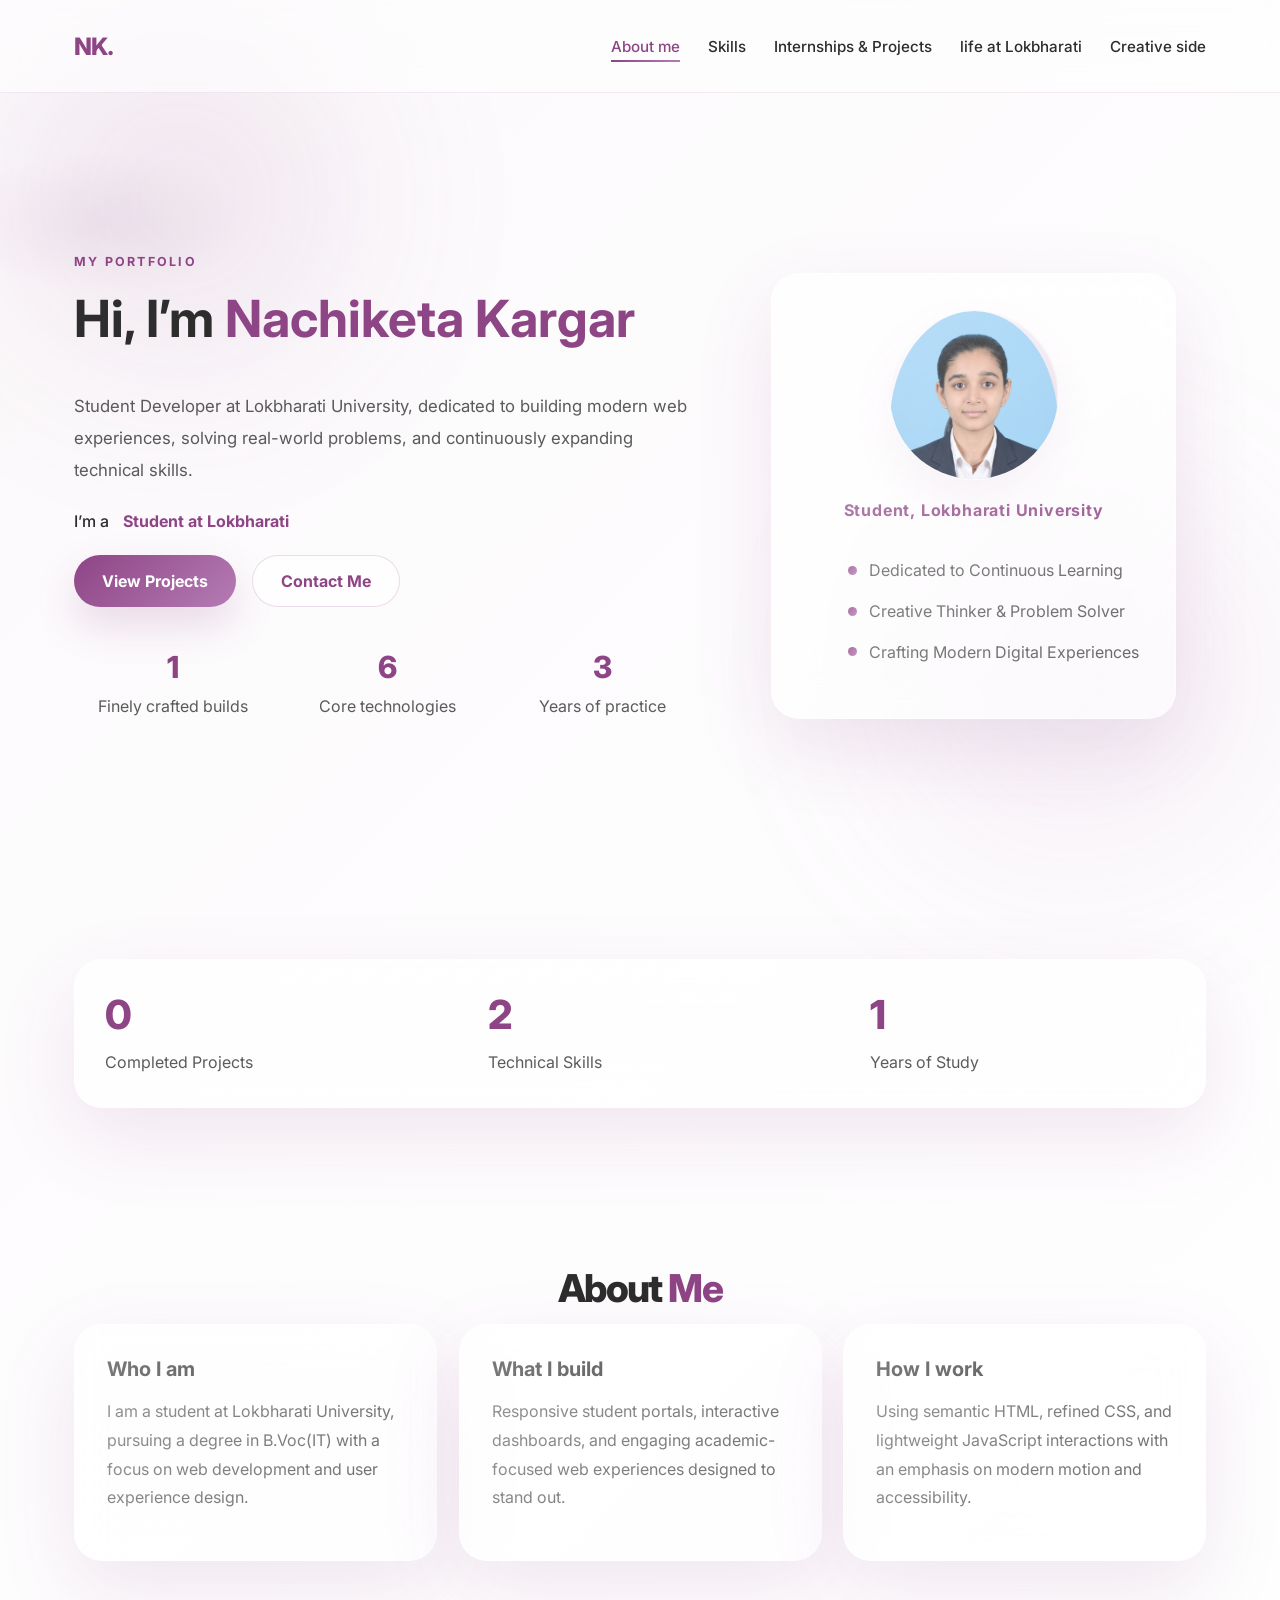
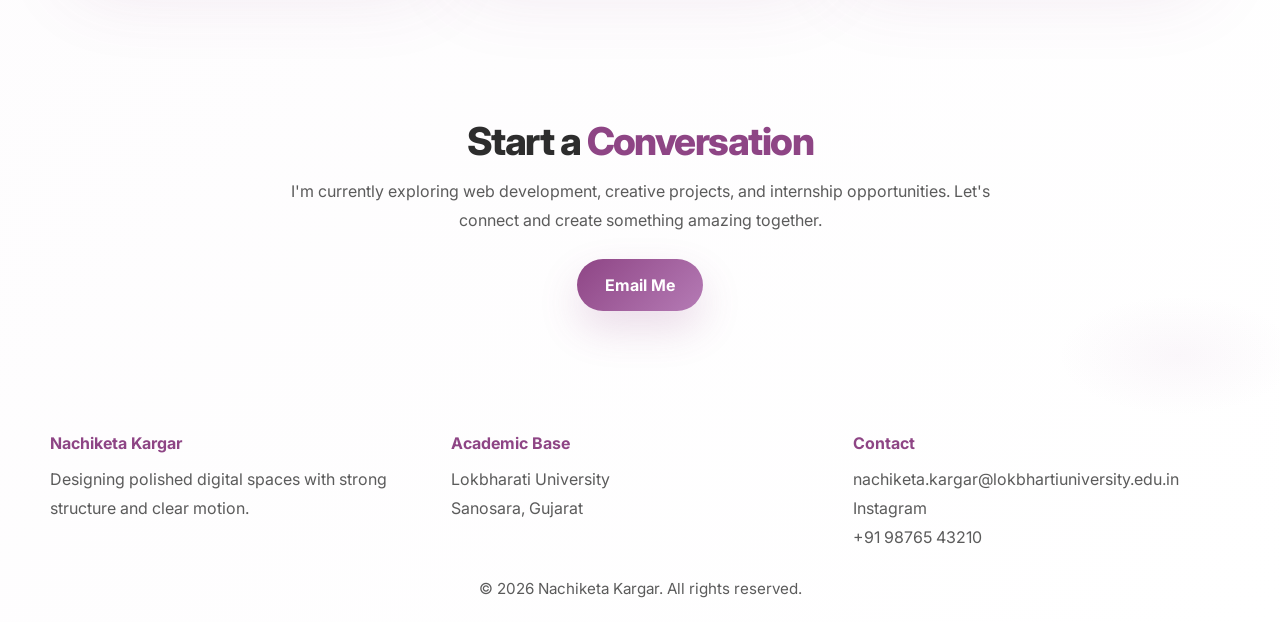
==== index.html @ 0a4d2f38 "Add files via upload" ====
﻿<!DOCTYPE html>
<html lang="en">
<head>
    <meta charset="UTF-8">
    <meta name="viewport" content="width=device-width, initial-scale=1.0">
    <title>About | Nachiketa Kargar</title>
    <meta name="description" content="Premium about page for student portfolio of Nachiketa Kargar. Modern glassmorphism design and professional introduction.">
    <link rel="stylesheet" href="styles.css">
    <link rel="preconnect" href="https://fonts.googleapis.com">
    <link rel="preconnect" href="https://fonts.gstatic.com" crossorigin>
    <link href="https://fonts.googleapis.com/css2?family=Inter:wght@300;400;500;600;700;800&display=swap" rel="stylesheet">
</head>
<body>
    <div class="scroll-progress"></div>
    <div class="bg-shapes">
        <div class="shape shape-1"></div>
        <div class="shape shape-2"></div>
    </div>

    <nav class="navbar">
        <div class="nav-container">
            <a href="about.html" class="logo">NK.</a>
            <div class="hamburger">
                <span></span>
                <span></span>
                <span></span>
            </div>
            <ul class="nav-links">
                <li><a href="about.html" class="active">About me</a></li>
                <li><a href="skills.html">Skills</a></li>
                <li><a href="projects.html">Internships & Projects</a></li>
                <li><a href="university.html">life at Lokbharati</a></li>
                <li><a href="creative.html">Creative side</a></li>
            </ul>
        </div>
    </nav>

    <main>
        <section class="hero-layout reveal fade-left">
            <div class="hero-text">
                <span class="eyebrow">my Portfolio</span>
                <h1>Hi, I’m <span>Nachiketa Kargar</span></h1>
                <p class="hero-subtitle">Student Developer at Lokbharati University, dedicated to building modern web experiences, solving real-world problems, and continuously expanding technical skills.</p>
                <div class="hero-typing">I’m a <span class="typing-text"></span></div>
                <div class="hero-cta">
                    <a href="projects.html" class="btn btn-primary">View Projects</a>
                    <a href="#contact" class="btn btn-secondary">Contact Me</a>
                </div>
                <div class="hero-stats">
                    <div class="hero-stat">
                        <span>1</span>
                        <span>Finely crafted builds</span>
                    </div>
                    <div class="hero-stat">
                        <span>6</span>
                        <span>Core technologies</span>
                    </div>
                    <div class="hero-stat">
                        <span>3</span>
                        <span>Years of practice</span>
                    </div>
                </div>
            </div>
            <div class="hero-image-container reveal zoom-in">
                <div class="glass-card profile-card tilt-card">
                    <div class="profile-photo">
                        <img src="image/me.jpeg" alt="Nachiketa Kargar">
                    </div>
                    <div class="profile-meta">Student, Lokbharati University</div>
                    <ul class="profile-highlights">
                        <li>Dedicated to Continuous Learning</li>
                        <li>Creative Thinker & Problem Solver</li>
                        <li>Crafting Modern Digital Experiences</li>
                    </ul>
                </div>
            </div>
        </section>

        <section class="section-block reveal">
            <div class="glass-card stats-grid">
                <div class="stat-item card-content">
                    <span class="stat-number counter-trigger" data-target="1">0</span>
                    <span class="stat-label">Completed Projects</span>
                </div>
                <div class="stat-item card-content">
                    <span class="stat-number counter-trigger" data-target="6">0</span>
                    <span class="stat-label">Technical Skills</span>
                </div>
                <div class="stat-item card-content">
                    <span class="stat-number counter-trigger" data-target="3">0</span>
                    <span class="stat-label">Years of Study</span>
                </div>
            </div>
        </section>

        <section class="section-block reveal">
            <h2 class="section-title">About <span>Me</span></h2>
            <div class="info-grid">
                <article class="glass-card info-card tilt-card">
                    <h3>Who I am</h3>
                    <p>I am a student at Lokbharati University, pursuing a degree in B.Voc(IT) with a focus on web development and user experience design.</p>
                </article>
                <article class="glass-card info-card tilt-card">
                    <h3>What I build</h3>
                    <p>Responsive student portals, interactive dashboards, and engaging academic-focused web experiences designed to stand out.</p>
                </article>
                <article class="glass-card info-card tilt-card">
                    <h3>How I work</h3>
                    <p>Using semantic HTML, refined CSS, and lightweight JavaScript interactions with an emphasis on modern motion and accessibility.</p>
                </article>
            </div>
        </section>

        <section id="contact" class="section-block reveal contact-section">
            <h2 class="section-title">Start a <span>Conversation</span></h2>
            <p>I'm currently exploring web development, creative projects, and internship opportunities. Let's connect and create something amazing together.</p>
            <a href="mailto:nachiketa.kargar@lokbhartiuniversity.edu.in" class="btn btn-primary">Email Me</a>
        </section>
    </main>

    <footer class="footer">
        <div class="footer-container">
            <div class="footer-block">
                <h4>Nachiketa Kargar</h4>
                <p>Designing polished digital spaces with strong structure and clear motion.</p>
            </div>
            <div class="footer-block">
                <h4>Academic Base</h4>
                <p>Lokbharati University</p>
                <p>Sanosara, Gujarat</p>
            </div>
            <div class="footer-block">
                <h4>Contact</h4>
                <a href="mailto:nachiketa.kargar@lokbhartiuniversity.edu.in">nachiketa.kargar@lokbhartiuniversity.edu.in</a>
                <a href="https://www.instagram.com/nachu6563/" target="_blank">Instagram</a>
                <p>+91 98765 43210</p>
            </div>
        </div>
        <div class="footer-bottom">&copy; 2026 Nachiketa Kargar. All rights reserved.</div>
    </footer>

    <script src="script.js"></script>
</body>
</html>
---- styles.css ----
:root {
    --plum: #8E4585;
    --light-plum: #B57BB5;
    --light-grey: #F5F5F5;
    --white: #FFFFFF;
    --dark-grey: #2D2D2D;
    --glass-bg: rgba(255, 255, 255, 0.58);
    --glass-border: rgba(255, 255, 255, 0.5);
    --glass-shadow: rgba(142, 69, 133, 0.14);
    --text-soft: rgba(45, 45, 45, 0.78);
    --font-primary: 'Inter', system-ui, -apple-system, BlinkMacSystemFont, sans-serif;
    --transition-smooth: all 0.45s cubic-bezier(0.22, 1, 0.36, 1);
}

* {
    box-sizing: border-box;
}

html {
    scroll-behavior: smooth;
}

body {
    margin: 0;
    min-height: 100vh;
    font-family: var(--font-primary);
    color: var(--dark-grey);
    /* Full-page gradient 'wall' using brand colors with soft radial accents */
    background: radial-gradient(1200px 600px at 8% 10%, rgba(142,69,133,0.08), transparent 12%),
                radial-gradient(1000px 500px at 92% 88%, rgba(181,123,181,0.06), transparent 12%),
                linear-gradient(135deg, rgba(142,69,133,0.03) 0%, rgba(181,123,181,0.02) 45%, #ffffff 100%);
    overflow-x: hidden;
    opacity: 0;
    transition: opacity 0.45s ease;
}

body.page-ready {
    opacity: 1;
}

img {
    max-width: 100%;
    display: block;
}

a {
    color: inherit;
    text-decoration: none;
}

button,
input,
textarea,
a {
    outline: none;
}

button,
.btn {
    font: inherit;
}

.scroll-progress {
    position: fixed;
    top: 0;
    left: 0;
    width: 0;
    height: 4px;
    background: linear-gradient(90deg, var(--plum), var(--light-plum));
    z-index: 1001;
}

.bg-shapes {
    position: fixed;
    inset: 0;
    z-index: -2;
    pointer-events: none;
}

.shape {
    position: absolute;
    filter: blur(90px);
    opacity: 0.18;
    animation: floatShape 24s infinite alternate ease-in-out;
}

.shape-1 {
    top: -12%;
    left: -10%;
    width: 48vw;
    height: 48vw;
    background: radial-gradient(circle, rgba(142, 69, 133, 0.85), transparent 58%);
}

.shape-2 {
    bottom: -12%;
    right: -10%;
    width: 52vw;
    height: 52vw;
    background: radial-gradient(circle, rgba(181, 123, 181, 0.85), transparent 58%);
    animation-delay: -8s;
}

@keyframes floatShape {
    0% { transform: translate(0, 0) scale(1); }
    100% { transform: translate(4%, 4%) scale(1.08); }
}

.navbar {
    position: sticky;
    top: 0;
    width: 100%;
    z-index: 900;
    background: rgba(255, 255, 255, 0.6);
    backdrop-filter: blur(18px);
    -webkit-backdrop-filter: blur(18px);
    border-bottom: 1px solid rgba(142, 69, 133, 0.1);
}

.nav-container {
    max-width: 1180px;
    margin: 0 auto;
    padding: 20px 24px;
    display: flex;
    align-items: center;
    justify-content: space-between;
    gap: 24px;
}

.logo {
    font-size: 1.5rem;
    font-weight: 800;
    color: var(--plum);
    letter-spacing: -0.04em;
}

.nav-links {
    display: flex;
    align-items: center;
    gap: 28px;
    list-style: none;
}

.nav-links a {
    position: relative;
    color: var(--dark-grey);
    font-size: 0.95rem;
    font-weight: 500;
    transition: color 0.35s ease;
}

.nav-links a::after {
    content: '';
    position: absolute;
    left: 0;
    bottom: -6px;
    width: 0;
    height: 2px;
    background: linear-gradient(90deg, var(--plum), var(--light-plum));
    transition: width 0.35s ease;
}

.nav-links a:hover,
.nav-links a.active {
    color: var(--plum);
}

.nav-links a:hover::after,
.nav-links a.active::after {
    width: 100%;
}

.hamburger {
    display: none;
    width: 32px;
    height: 24px;
    flex-direction: column;
    justify-content: space-between;
    cursor: pointer;
}

.hamburger span {
    display: block;
    width: 100%;
    height: 2px;
    background: var(--dark-grey);
    border-radius: 999px;
    transition: transform 0.35s ease, opacity 0.35s ease;
}

main {
    position: relative;
    z-index: 1;
}

.section-title {
    font-size: clamp(2rem, 3vw, 2.8rem);
    line-height: 1.05;
    letter-spacing: -0.04em;
    margin: 0 0 1rem;
    font-weight: 800;
    color: var(--dark-grey);
    text-align: center;
}

.section-title span {
    color: var(--plum);
}

.section-block,
.hero-layout,
.reveal {
    max-width: 1180px;
    margin: 0 auto;
    padding: 80px 24px;
}

.hero-layout {
    display: grid;
    grid-template-columns: minmax(0, 1.15fr) minmax(320px, 0.85fr);
    gap: 2.5rem;
    align-items: center;
    padding-top: 100px;
}

.campus-hero {
    position: relative;
    width: 100%;
    min-height: 760px;
    display: grid;
    place-items: center;
    overflow: hidden;
    margin-bottom: 4rem;
    background: var(--light-grey);
}

.hero-video-wrap {
    position: absolute;
    inset: 0;
    overflow: hidden;
    z-index: 0;
}

.hero-video-wrap iframe {
    position: absolute;
    top: 50%;
    left: 50%;
    width: 140%;
    height: 140%;
    transform: translate(-50%, -50%) scale(1.08);
    border: 0;
    pointer-events: none;
    transition: transform 30s ease;
    filter: saturate(1.05) brightness(0.92);
    will-change: transform;
}

@keyframes campusHeroZoom {
    from { transform: translate(-50%, -50%) scale(1.08); }
    to   { transform: translate(-50%, -50%) scale(1.12); }
}

.hero-video-wrap iframe {
    animation: campusHeroZoom 24s ease-in-out infinite alternate;
}

/* Gradient overlay on video - dark at bottom, transparent at top */
.hero-video-wrap::after {
    content: '';
    position: absolute;
    inset: 0;
    background: linear-gradient(
        to top,
        rgba(0,0,0,0.55) 0%,
        rgba(0,0,0,0.25) 40%,
        rgba(0,0,0,0.05) 75%,
        transparent 100%
    );
    pointer-events: none;
    z-index: 1;
}

/* Lighten the hero content background and reduce opacity of card */
.campus-hero-content {
    background: rgba(255, 255, 255, 0.06) !important;
    border: 1px solid rgba(255, 255, 255, 0.08) !important;
    backdrop-filter: blur(8px) !important;
}

.hero-label {
    background: rgba(255, 255, 255, 0.04);
    color: var(--plum);
    padding: 6px 10px;
    border-radius: 999px;
}

.campus-hero-overlay {
    position: absolute;
    inset: 0;
    background: rgba(16, 10, 32, 0.58);
    backdrop-filter: blur(10px);
    z-index: 1;
}

.campus-hero-content {
    position: relative;
    z-index: 2;
    width: min(100%, 1080px);
    padding: 48px 50px;
    background: rgba(255, 255, 255, 0.14);
    border: 1px solid rgba(255, 255, 255, 0.18);
    border-radius: 28px;
    box-shadow: 0 40px 120px rgba(142, 69, 133, 0.18);
    backdrop-filter: blur(24px);
    text-align: center;
}

.hero-label {
    display: inline-flex;
    align-items: center;
    justify-content: center;
    gap: 0.75rem;
    margin-bottom: 1rem;
    color: rgba(255, 255, 255, 0.88);
    font-size: 0.95rem;
    letter-spacing: 0.18em;
    text-transform: uppercase;
    font-weight: 700;
}

.campus-hero h2 {
    margin: 0;
    font-size: clamp(2.8rem, 4vw, 4.8rem);
    line-height: 1.02;
    letter-spacing: -0.04em;
    color: #fff;
}

.hero-subtitle {
    margin: 24px auto 0;
    max-width: 840px;
    font-size: 1.12rem;
    line-height: 1.85;
    color: rgba(255, 255, 255, 0.92);
}

.hero-description {
    margin: 22px auto 0;
    max-width: 760px;
    color: rgba(255, 255, 255, 0.78);
    line-height: 1.9;
    font-size: 1rem;
}

.hero-actions {
    margin-top: 34px;
    display: flex;
    justify-content: center;
    align-items: center;
    gap: 18px;
    flex-wrap: wrap;
}

.hero-btn {
    display: inline-flex;
    align-items: center;
    justify-content: center;
    padding: 16px 34px;
    border-radius: 999px;
    font-weight: 700;
    letter-spacing: 0.01em;
    transition: transform 0.3s ease, box-shadow 0.3s ease, background 0.3s ease;
}

.hero-btn.primary {
    background: linear-gradient(135deg, var(--plum), var(--light-plum));
    color: #fff;
    box-shadow: 0 20px 50px rgba(142, 69, 133, 0.3);
}

.hero-btn.secondary {
    background: rgba(255, 255, 255, 0.16);
    color: #fff;
    border: 1px solid rgba(255, 255, 255, 0.26);
}

.hero-btn:hover {
    transform: translateY(-3px);
    box-shadow: 0 22px 60px rgba(142, 69, 133, 0.32);
}

.hero-btn.secondary:hover {
    background: rgba(255, 255, 255, 0.24);
}

@media (max-width: 980px) {
    .campus-hero {
        min-height: 580px;
        margin-bottom: 3.5rem;
    }

    .campus-hero-content {
        padding: 36px 30px;
    }

    .hero-subtitle,
    .hero-description {
        font-size: 1rem;
    }
}

@media (max-width: 680px) {
    .campus-hero {
        min-height: auto;
        padding: 80px 0 60px;
    }

    .campus-hero-content {
        width: min(100%, 92%);
        border-radius: 24px;
        padding: 28px 22px;
    }

    .hero-label {
        font-size: 0.85rem;
    }

    .campus-hero h2 {
        font-size: 2.5rem;
    }

    .hero-actions {
        gap: 14px;
        flex-direction: column;
    }

    .hero-btn {
        width: 100%;
        min-width: 0;
    }
}

.hero-text {
    display: flex;
    flex-direction: column;
    gap: 24px;
}

.eyebrow {
    display: inline-flex;
    align-items: center;
    gap: 0.5rem;
    color: var(--plum);
    font-weight: 700;
    text-transform: uppercase;
    letter-spacing: 0.18em;
    font-size: 0.78rem;
}

.hero-text h1 {
    font-size: clamp(2.75rem, 4vw, 4rem);
    line-height: 0.98;
    margin: 0;
}

.hero-text h1 span {
    color: var(--plum);
}

.hero-subtitle {
    max-width: 640px;
    color: var(--text-soft);
    font-size: 1.05rem;
    line-height: 1.9;
}

.hero-typing {
    display: flex;
    align-items: center;
    gap: 0.9rem;
    font-size: 1rem;
    color: var(--dark-grey);
    font-weight: 500;
}

.hero-typing .typing-text {
    font-weight: 700;
    color: var(--plum);
}

.hero-cta {
    display: flex;
    flex-wrap: wrap;
    gap: 16px;
}

.btn {
    display: inline-flex;
    align-items: center;
    justify-content: center;
    border-radius: 999px;
    padding: 14px 28px;
    min-height: 52px;
    font-weight: 700;
    border: none;
    cursor: pointer;
    background: transparent;
    position: relative;
    overflow: hidden;
    transition: var(--transition-smooth);
}

.btn-primary {
    background: linear-gradient(135deg, var(--plum), var(--light-plum));
    color: var(--white);
    box-shadow: 0 18px 40px rgba(142, 69, 133, 0.18);
}

.btn-secondary {
    background: rgba(255, 255, 255, 0.78);
    color: var(--plum);
    border: 1px solid rgba(142, 69, 133, 0.18);
}

.btn:hover {
    transform: translateY(-2px);
}

.hero-card {
    display: grid;
    gap: 24px;
    padding: 32px;
}

.profile-card {
    display: grid;
    gap: 20px;
    padding: 36px;

    /* Floating Animation */
    animation: float 5s ease-in-out infinite;
}

.profile-photo {
    width: 170px;
    height: 170px;
    border-radius: 50%;
    margin: 0 auto;
    background: radial-gradient(circle at top left,
            rgba(255,255,255,0.8),
            rgba(142,69,133,0.22));

    display: grid;
    place-items: center;

    border: 1px solid rgba(255,255,255,0.6);

    box-shadow:
        inset 0 0 0 1px rgba(255,255,255,0.35),
        0 18px 40px rgba(142,69,133,0.08);

    overflow: hidden;
}

.profile-photo img {
    width: 100%;
    height: 100%;
    object-fit: cover;

    border-radius: 50%;
    display: block;

    /* Smooth Effect */
    transition: 0.5s ease;
}


/* Hover Zoom */
.profile-photo:hover img{
    transform: scale(1.05);
}


.profile-photo span {
    font-size: 3rem;
    font-weight: 800;
    color: var(--plum);
}

.profile-meta {
    text-align: center;
    color: var(--plum);
    font-weight: 700;
    letter-spacing: 0.05em;
}

.profile-highlights {
    display: grid;
    gap: 12px;
}

.profile-highlights li {
    display: flex;
    align-items: center;
    gap: 12px;
    color: var(--text-soft);
    line-height: 1.8;
}

.profile-highlights li::before {
    content: '';
    width: 9px;
    height: 9px;
    border-radius: 50%;
    background: linear-gradient(
        135deg,
        var(--plum),
        var(--light-plum)
    );
}


/* Floating Animation */
@keyframes float {

    0%,100%{
transform:translateY(0);
}

50%{
transform:translateY(-10px);
}
}

.stats-grid {
    display: grid;
    grid-template-columns: repeat(3, minmax(180px, 1fr));
    gap: 18px;
}

.stat-item {
    padding: 26px;
    display: grid;
    gap: 10px;
}

.stat-number {
    font-size: 2.5rem;
    font-weight: 800;
    color: var(--plum);
}

.stat-label {
    color: var(--text-soft);
    line-height: 1.7;
}

.glass-card {
    position: relative;
    background: var(--glass-bg);
    border: 1px solid var(--glass-border);
    border-radius: 28px;
    box-shadow: 0 28px 80px rgba(142, 69, 133, 0.12);
    backdrop-filter: blur(18px);
    -webkit-backdrop-filter: blur(18px);
    overflow: hidden;
    transition: var(--transition-smooth);
}

.glass-card::before {
    content: '';
    position: absolute;
    inset: 0;
    background: linear-gradient(135deg, rgba(255,255,255,0.4), rgba(255,255,255,0.06));
    pointer-events: none;
}

.glass-card::after {
    content: '';
    position: absolute;
    inset: -1px;
    background: linear-gradient(180deg, rgba(142, 69, 133, 0.26), rgba(181, 123, 181, 0.12));
    opacity: 0;
    transition: opacity 0.35s ease;
}

.glass-card:hover {
    transform: translateY(-10px);
}

.glass-card:hover::after {
    opacity: 1;
}

.card-content {
    position: relative;
    z-index: 1;
    padding: 30px;
}

.info-grid {
    display: grid;
    gap: 22px;
    grid-template-columns: repeat(3, minmax(220px, 1fr));
}

.info-card {
    position: relative;
    padding: 32px;
    min-height: 220px;
}

.info-card h3 {
    margin-top: 0;
    margin-bottom: 14px;
    font-size: 1.25rem;
    color: var(--dark-grey);
}

.info-card p {
    color: var(--text-soft);
    line-height: 1.8;
}

.hero-image-container {
    display: grid;
    place-items: center;
}

.fade-left,
.fade-right,
.zoom-in {
    opacity: 0;
    transform: translateY(32px) scale(0.98);
    transition: opacity 0.7s ease, transform 0.7s ease;
}

.fade-left.active {
    opacity: 1;
    transform: translateX(0) scale(1);
}

.fade-right.active {
    opacity: 1;
    transform: translateX(0) scale(1);
}

.zoom-in.active {
    opacity: 1;
    transform: scale(1);
}

.reveal {
    opacity: 0;
    transform: translateY(32px);
    transition: opacity 0.8s ease, transform 0.8s ease;
}

.reveal.active {
    opacity: 1;
    transform: translateY(0);
}

.hero-image-container .profile-card {
    width: 100%;
    max-width: 420px;
}

.hero-stats {
    display: grid;
    grid-template-columns: repeat(3, minmax(110px, 1fr));
    gap: 16px;
}

.hero-stat {
    padding: 18px 22px;
    display: grid;
    gap: 8px;
    text-align: center;
}

.hero-stat span:first-child {
    font-size: 1.9rem;
    font-weight: 800;
    color: var(--plum);
}

.hero-stat span:last-child {
    color: var(--text-soft);
    line-height: 1.7;
}

.skill-bar-wrapper {
    display: grid;
    gap: 12px;
    margin-bottom: 20px;
}

.skill-info {
    display: flex;
    justify-content: space-between;
    align-items: center;
    font-size: 0.95rem;
    color: var(--dark-grey);
    font-weight: 600;
}

.skill-progress-bg {
    width: 100%;
    height: 14px;
    border-radius: 999px;
    background: rgba(255,255,255,0.55);
    overflow: hidden;
}

.skill-progress-fill {
    width: 0;
    height: 100%;
    border-radius: 999px;
    background: linear-gradient(90deg, var(--plum), var(--light-plum));
    transition: width 1.1s ease;
}

.circular-skills {
    display: grid;
    gap: 24px;
    justify-items: center;
    padding: 32px;
}

.circle-skill {
    display: grid;
    gap: 18px;
    justify-items: center;
}

.circle-svg {
    width: 120px;
    height: 120px;
    transform: rotate(-90deg);
}

.circle-bg,
.circle-fill {
    fill: none;
    stroke-width: 12;
    stroke-linecap: round;
}

.circle-bg {
    stroke: rgba(255, 255, 255, 0.68);
}

.circle-fill {
    stroke: var(--plum);
    stroke-dasharray: 339.292;
    stroke-dashoffset: 339.292;
    transition: stroke-dashoffset 1.25s ease;
}

.circle-text {
    fill: var(--plum);
    font-size: 1rem;
    font-weight: 700;
    transform: rotate(90deg);
}

.achievement-grid {
    display: grid;
    gap: 20px;
    grid-template-columns: repeat(2, minmax(250px, 1fr));
}

.achievement-card {
    display: grid;
    gap: 14px;
    border-radius: 1%;
}

.achievement-card::before,
.achievement-card::after {
    border-radius: 1%;
}

.achievement-card h3 {
    margin: 0;
}

.currently-learning {
    margin-top: 16px;
    display: grid;
    gap: 12px;
}

.currently-learning span {
    display: inline-flex;
    align-items: center;
    gap: 8px;
    color: var(--text-soft);
}

.currently-learning span::before {
    content: '';
    width: 9px;
    height: 9px;
    border-radius: 50%;
    background: var(--plum);
}

.project-grid,
.creative-gallery,
.gallery-grid {
    display: grid;
    gap: 24px;
    grid-template-columns: repeat(auto-fit, minmax(240px, 1fr));
}

.project-card,
.creative-card,
.campus-card {
    display: flex;
    flex-direction: column;
    min-height: 320px;
    gap: 18px;
    position: relative;
}

/* ==========================================================================
   માત્ર FUNCTIONS CARD (FIRST CARD) ના સેન્ટર વ્યુ બટન માટેનું CSS
   ========================================================================== */
/* ==========================================================================
   માત્ર FUNCTIONS CARD (FIRST CARD) ના સેન્ટર વ્યુ બટન માટેનું CSS
   ========================================================================== */
.campus-thumb {
    position: relative;
    overflow: hidden;
}

.thumb-img {
    width: 100%;
    height: 220px;
    object-fit: cover;
    display: block;
}

/* માત્ર પહેલા કાર્ડના ઓવરલે માટે (છુપાયેલું રહેશે અને ફ્લેક્સબોક્સથી સેન્ટર કરશે) */
/* Card overlay */
.campus-card,
.functions-card {
    position: relative;
    overflow: hidden;
}

/* Overlay */
.campus-card .thumb-overlay,
.functions-card .thumb-overlay {
    position: absolute;
    inset: 0;

    background: rgba(0,0,0,.45);
    backdrop-filter: blur(4px);

    opacity: 0;
    visibility: hidden;
    transition: opacity .35s ease, visibility .35s ease;

    display: flex;
    align-items: center;
    justify-content: center;
    gap: 12px;
    flex-direction: column;

    pointer-events: auto;
    z-index: 10;
}

/* Show overlay */
.campus-thumb:hover .thumb-overlay,
.campus-card:hover .thumb-overlay,
.functions-card:hover .thumb-overlay,
.campus-card .thumb-overlay:hover,
.functions-card .thumb-overlay:hover {
    opacity: 1;
    visibility: visible;
}

/* Button */
.campus-card .thumb-btn,
.functions-card .thumb-btn {
    position: relative;
    z-index: 11;
    display: inline-flex;
    align-items: center;
    justify-content: center;
    padding: 14px 30px;
    min-width: 120px;
    border: none;
    border-radius: 12px;
    cursor: pointer;
    font-weight: 700;
    font-size: 0.95rem;
    text-decoration: none;
    transition: transform .3s ease, box-shadow .3s ease, background .3s ease;
    pointer-events: auto;
}

.campus-thumb {
    position: relative;
    z-index: 1;
}

.campus-card .watch-btn,
.functions-card .watch-btn {
    background: linear-gradient(135deg, var(--plum), var(--light-plum));
    color: white;
    box-shadow: 0 8px 25px rgba(142,69,133,.25);
}

.campus-card .edit-btn,
.functions-card .edit-btn {
    background: rgba(255,255,255,.9);
    color: var(--dark-grey);
    box-shadow: 0 8px 20px rgba(0,0,0,.12);
}

/* Button Hover */
.campus-card .thumb-btn:hover,
.functions-card .thumb-btn:hover {
    transform: translateY(-3px);
    box-shadow: 0 12px 35px rgba(142,69,133,.35);
}

/* Thumbnail */

.campus-thumb{

border-radius:24px;

overflow:hidden;

transition:.45s;

}


.campus-card:hover .campus-thumb{

transform:scale(1.05);

}

.project-card::before,
.creative-card::before,
.campus-card::before {
    content: '';
    position: absolute;
    inset: 0;
    border-radius: 28px;
    padding: 1px;
    background: linear-gradient(135deg, rgba(142, 69, 133, 0.5), rgba(181, 123, 181, 0.4));
    -webkit-mask: linear-gradient(#fff 0 0) content-box, linear-gradient(#fff 0 0);
    mask: linear-gradient(#fff 0 0) content-box, linear-gradient(#fff 0 0);
    mask-composite: exclude;
    pointer-events: none;
    opacity: 0;
    transition: opacity 0.4s ease;
}

.project-card:hover::before,
.creative-card:hover::before,
.campus-card:hover::before {
    opacity: 1;
}

.project-card .card-content,
.creative-card .card-content,
.campus-card .card-content {
    padding: 24px;
    display: grid;
    gap: 14px;
    z-index: 1;
}

.project-name,
.creative-title,
.campus-title {
    margin: 0;
    font-size: 1.25rem;
    font-weight: 700;
}

.project-description,
.creative-description,
.campus-description {
    color: var(--text-soft);
    line-height: 1.8;
}

.project-tags,
.stack-grid,
.activity-grid {
    display: grid;
    gap: 12px;
    grid-template-columns: repeat(auto-fit, minmax(120px, 1fr));
}

.tech-chip {
    background: rgba(255, 255, 255, 0.72);
    border: 1px solid rgba(142, 69, 133, 0.16);
    border-radius: 999px;
    color: var(--dark-grey);
    font-size: 0.92rem;
    padding: 12px 16px;
    text-align: center;
}

.timeline {
    position: relative;
    display: grid;
    gap: 30px;
    padding-left: 22px;
}

.timeline::before {
    content: '';
    position: absolute;
    left: 10px;
    top: 0;
    bottom: 0;
    width: 4px;
    background: linear-gradient(180deg, var(--plum), var(--light-plum));
    border-radius: 999px;
}

.timeline-item {
    display: grid;
    gap: 14px;
    padding-left: 28px;
}

.timeline-dot {
    position: absolute;
    left: 0;
    top: 14px;
    width: 16px;
    height: 16px;
    background: linear-gradient(180deg, var(--plum), var(--light-plum));
    border-radius: 50%;
    box-shadow: 0 0 0 10px rgba(142, 69, 133, 0.08);
}

.timeline-year {
    display: inline-flex;
    align-items: center;
    gap: 10px;
    font-size: 0.9rem;
    font-weight: 700;
    color: var(--light-plum);
    text-transform: uppercase;
    letter-spacing: 0.12em;
}

.timeline-content h4 {
    margin: 0;
    font-size: 1.2rem;
    font-weight: 700;
}

.timeline-content p {
    margin: 0;
    color: var(--text-soft);
    line-height: 1.75;
}

.contact-section {
    text-align: center;
}

.contact-section p {
    max-width: 720px;
    margin: 0 auto 24px auto;
    color: var(--text-soft);
    line-height: 1.8;
}

.footer {
    padding: 42px 24px 24px;
}

.footer-container {
    max-width: 1180px;
    margin: 0 auto;
    display: grid;
    grid-template-columns: repeat(3, minmax(220px, 1fr));
    gap: 24px;
}

.footer-block h4 {
    margin: 0 0 12px;
    font-size: 1rem;
    color: var(--plum);
}

.footer-block p,
.footer-block a {
    margin: 0;
    color: var(--text-soft);
    line-height: 1.8;
}

.footer-block a {
    display: inline-block;
}

.footer-bottom {
    margin-top: 28px;
    max-width: 1180px;
    margin-left: auto;
    margin-right: auto;
    color: var(--text-soft);
    text-align: center;
    font-size: 0.95rem;
}


@media (max-width: 1100px) {
    .hero-layout {
        grid-template-columns: 1fr;
    }

    .info-grid,
    .achievement-grid,
    .gallery-grid,
    .project-grid,
    .creative-gallery,
    .stack-grid,
    .activity-grid {
        grid-template-columns: 1fr;
    }
}

@media (max-width: 860px) {
    .nav-container {
        padding: 18px 20px;
    }

    .hero-layout,
    .section-block {
        padding-left: 20px;
        padding-right: 20px;
    }
}

@media (max-width: 768px) {
    .nav-links {
        position: fixed;
        top: 84px;
        right: -100%;
        width: min(310px, 80vw);
        height: calc(100vh - 84px);
        flex-direction: column;
        justify-content: flex-start;
        align-items: flex-start;
        padding: 32px 24px;
        background: rgba(255, 255, 255, 0.96);
        box-shadow: -8px 18px 48px rgba(142, 69, 133, 0.12);
        border-left: 1px solid rgba(142, 69, 133, 0.08);
        transition: right 0.35s ease;
    }

    .nav-links.active {
        right: 0;
    }

    .nav-links a {
        margin-bottom: 16px;
        font-size: 1.05rem;
    }

    .hamburger {
        display: flex;
    }

    .hero-layout {
        padding-top: 92px;
    }

    .stats-grid {
        grid-template-columns: 1fr;
    }

    .campus-hero {
        padding: 160px 20px 120px;
    }

    .campus-hero-content {
        padding: 32px;
        border-radius: 28px;
    }

    
    .campus-thumb:has(#functions-thumb) .thumb-overlay .watch-btn {
        width: 75%;
        padding: 14px 20px;
        font-size: 1rem;
    }
}

@media (max-width: 560px) {
    .section-title {
        font-size: 2.2rem;
    }

    .hero-text h1 {
        font-size: 2.5rem;
    }

    .hero-cta {
        flex-direction: column;
    }

    .hero-stats {
        grid-template-columns: 1fr;
    }
}

.align-center {
    display: flex;
    align-items: center;
    justify-content: center;
}

.tilt-card {
    transform: perspective(1000px) rotateX(0deg) rotateY(0deg);
    will-change: transform;
}

.fade-left {
    transform: translateX(-20px);
}

.fade-right {
    transform: translateX(20px);
}

.zoom-in {
    transform: scale(0.95);
}


::-webkit-scrollbar{
width:8px;
}

::-webkit-scrollbar-track{
background:#f5f5f5;
}

::-webkit-scrollbar-thumb{
background:#8E4585;
border-radius:20px;
}

::-webkit-scrollbar-thumb:hover{
background:#B57BB5;
}
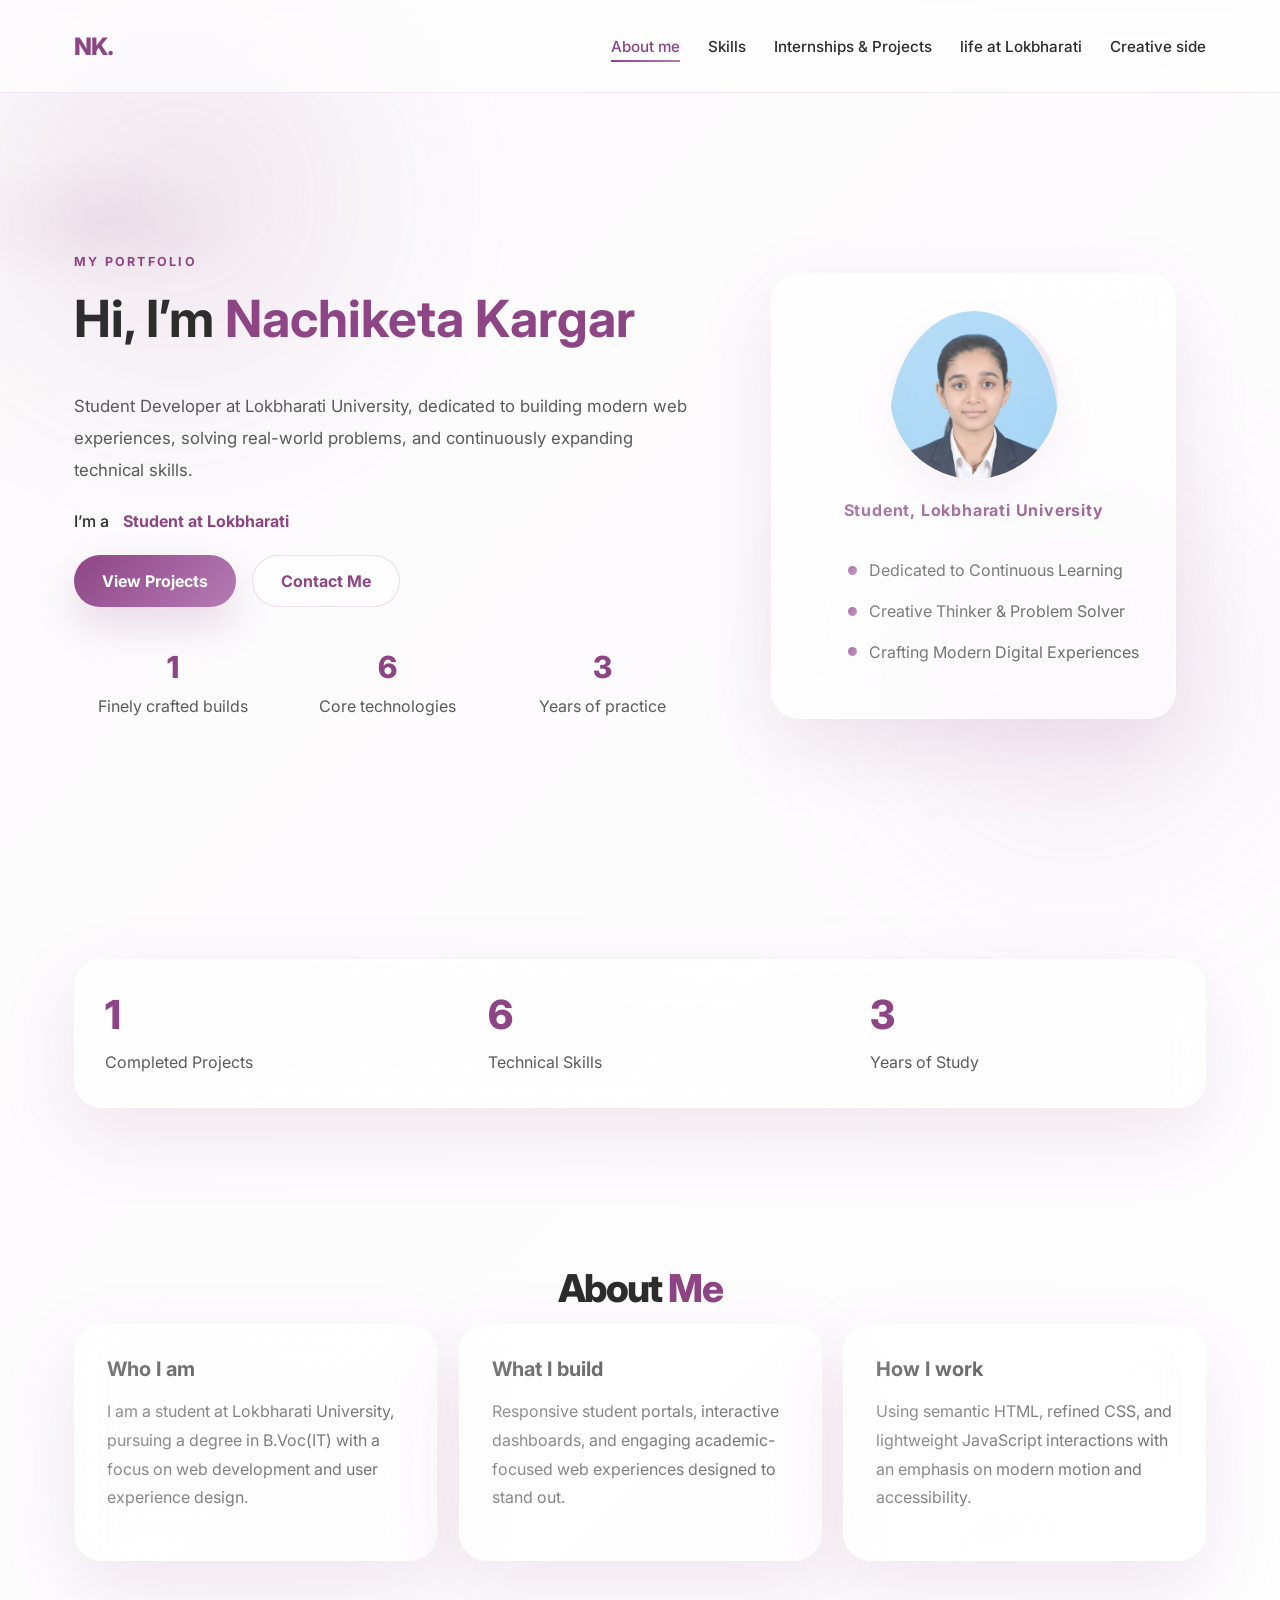
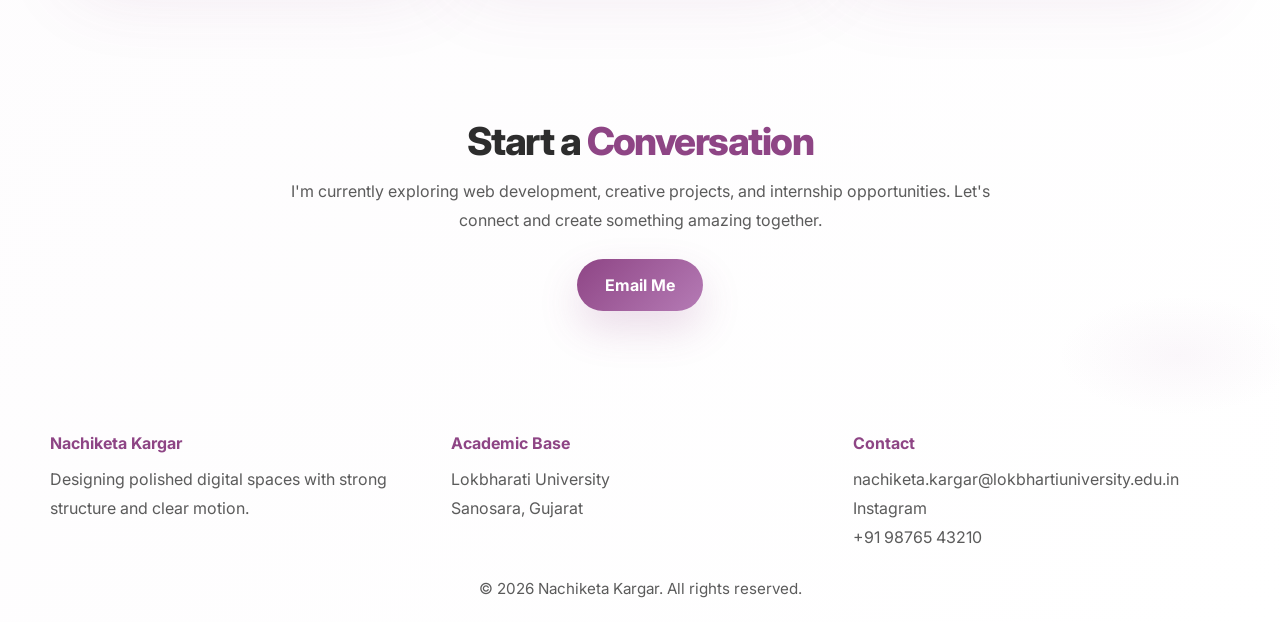
==== commit 7e60d726: "Fix active link for About me in navigation" ====
--- a/index.html
+++ b/index.html
@@ -26,7 +26,7 @@
                 <span></span>
             </div>
             <ul class="nav-links">
-                <li><a href="about.html" class="active">About me</a></li>
+                <li><a href="index.html" class="active">About me</a></li>
                 <li><a href="skills.html">Skills</a></li>
                 <li><a href="projects.html">Internships & Projects</a></li>
                 <li><a href="university.html">life at Lokbharati</a></li>
--- a/styles.css
+++ b/styles.css
@@ -252,7 +252,9 @@
     border: 0;
     pointer-events: none;
     transition: transform 30s ease;
-    filter: saturate(1.05) brightness(0.92);
+    filter:saturate(1.15)
+brightness(1.08)
+contrast(1.05);
     will-change: transform;
 }
 
@@ -266,19 +268,19 @@
 }
 
 /* Gradient overlay on video - dark at bottom, transparent at top */
-.hero-video-wrap::after {
-    content: '';
-    position: absolute;
-    inset: 0;
-    background: linear-gradient(
-        to top,
-        rgba(0,0,0,0.55) 0%,
-        rgba(0,0,0,0.25) 40%,
-        rgba(0,0,0,0.05) 75%,
-        transparent 100%
-    );
-    pointer-events: none;
-    z-index: 1;
+.hero-video-wrap::after{
+content:'';
+position:absolute;
+inset:0;
+
+background:linear-gradient(
+to top,
+rgba(0,0,0,.20) 0%,
+rgba(0,0,0,.08) 45%,
+transparent 100%
+);
+
+z-index:1;
 }
 
 /* Lighten the hero content background and reduce opacity of card */
@@ -298,8 +300,8 @@
 .campus-hero-overlay {
     position: absolute;
     inset: 0;
-    background: rgba(16, 10, 32, 0.58);
-    backdrop-filter: blur(10px);
+    background: rgba(16,10,32,0.15);
+    backdrop-filter: blur(3px);
     z-index: 1;
 }
 
@@ -1364,4 +1366,4 @@
 
 ::-webkit-scrollbar-thumb:hover{
 background:#B57BB5;
-}+}
